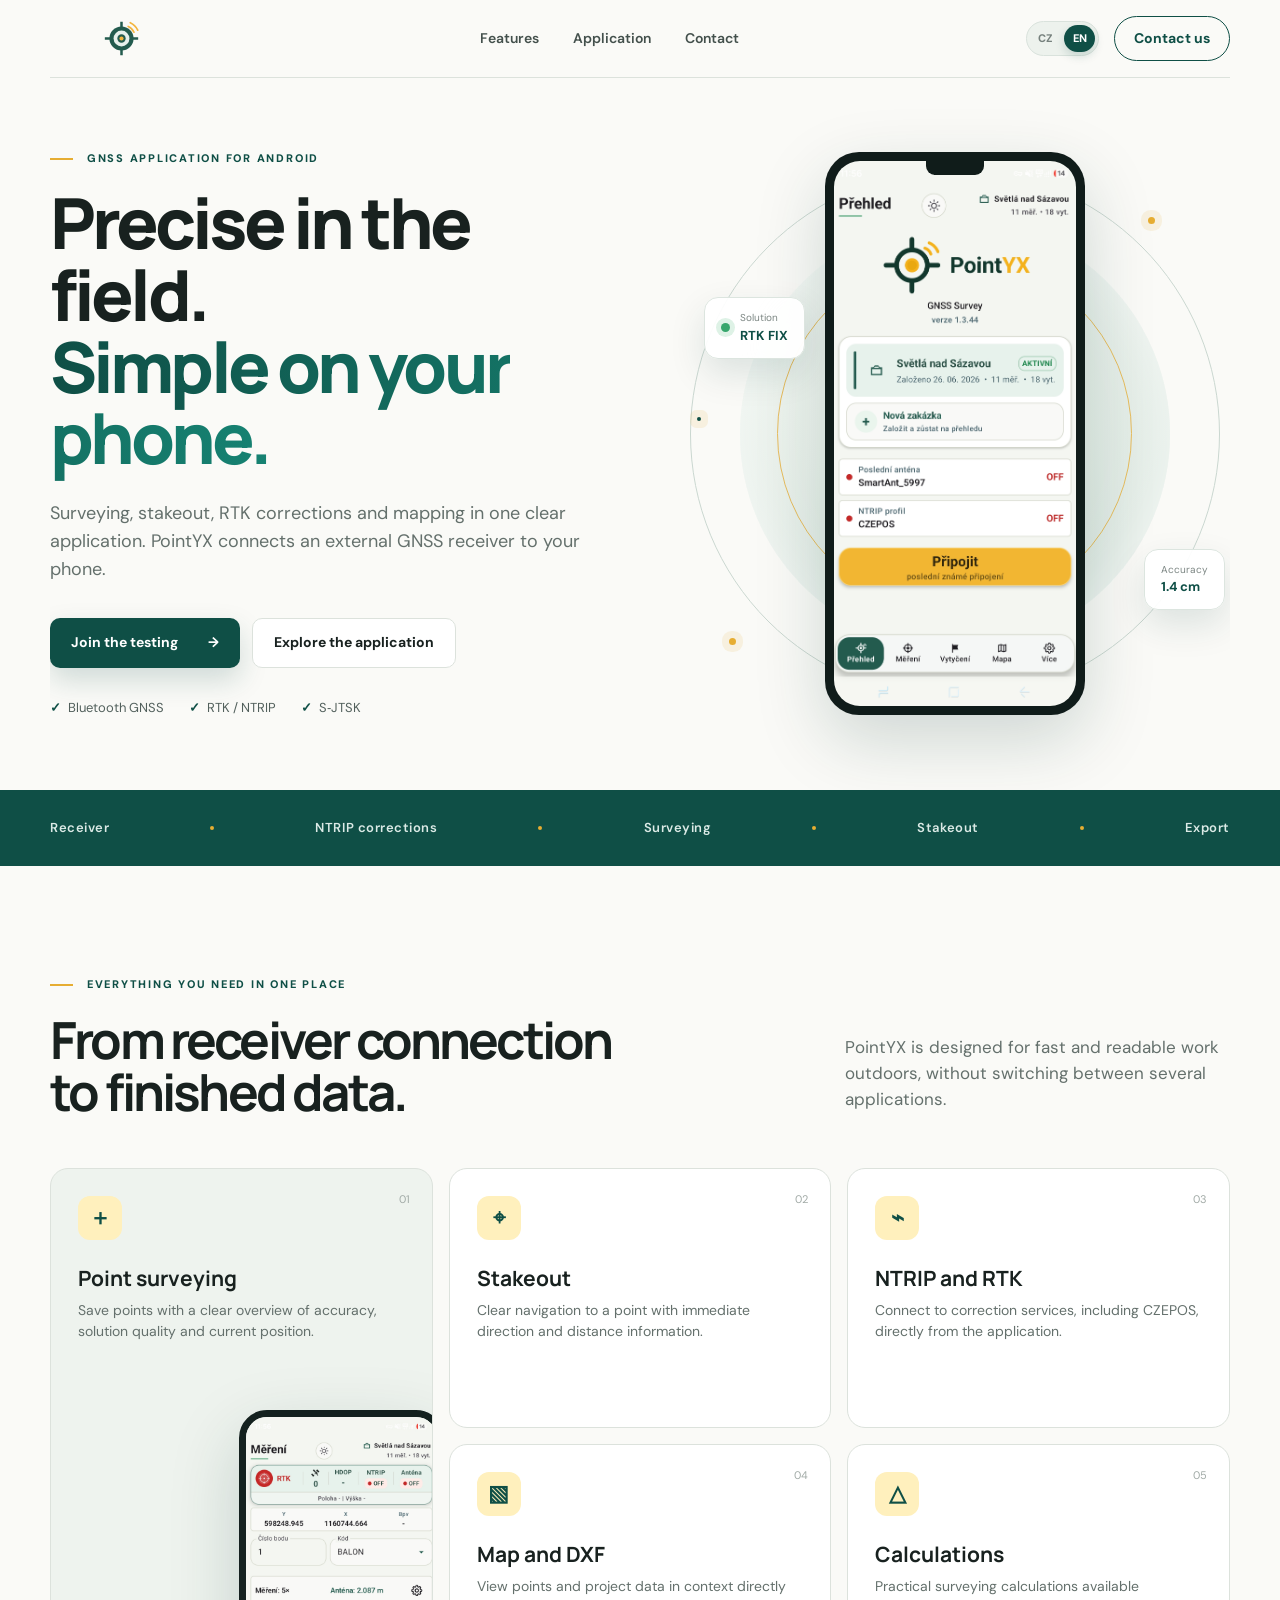
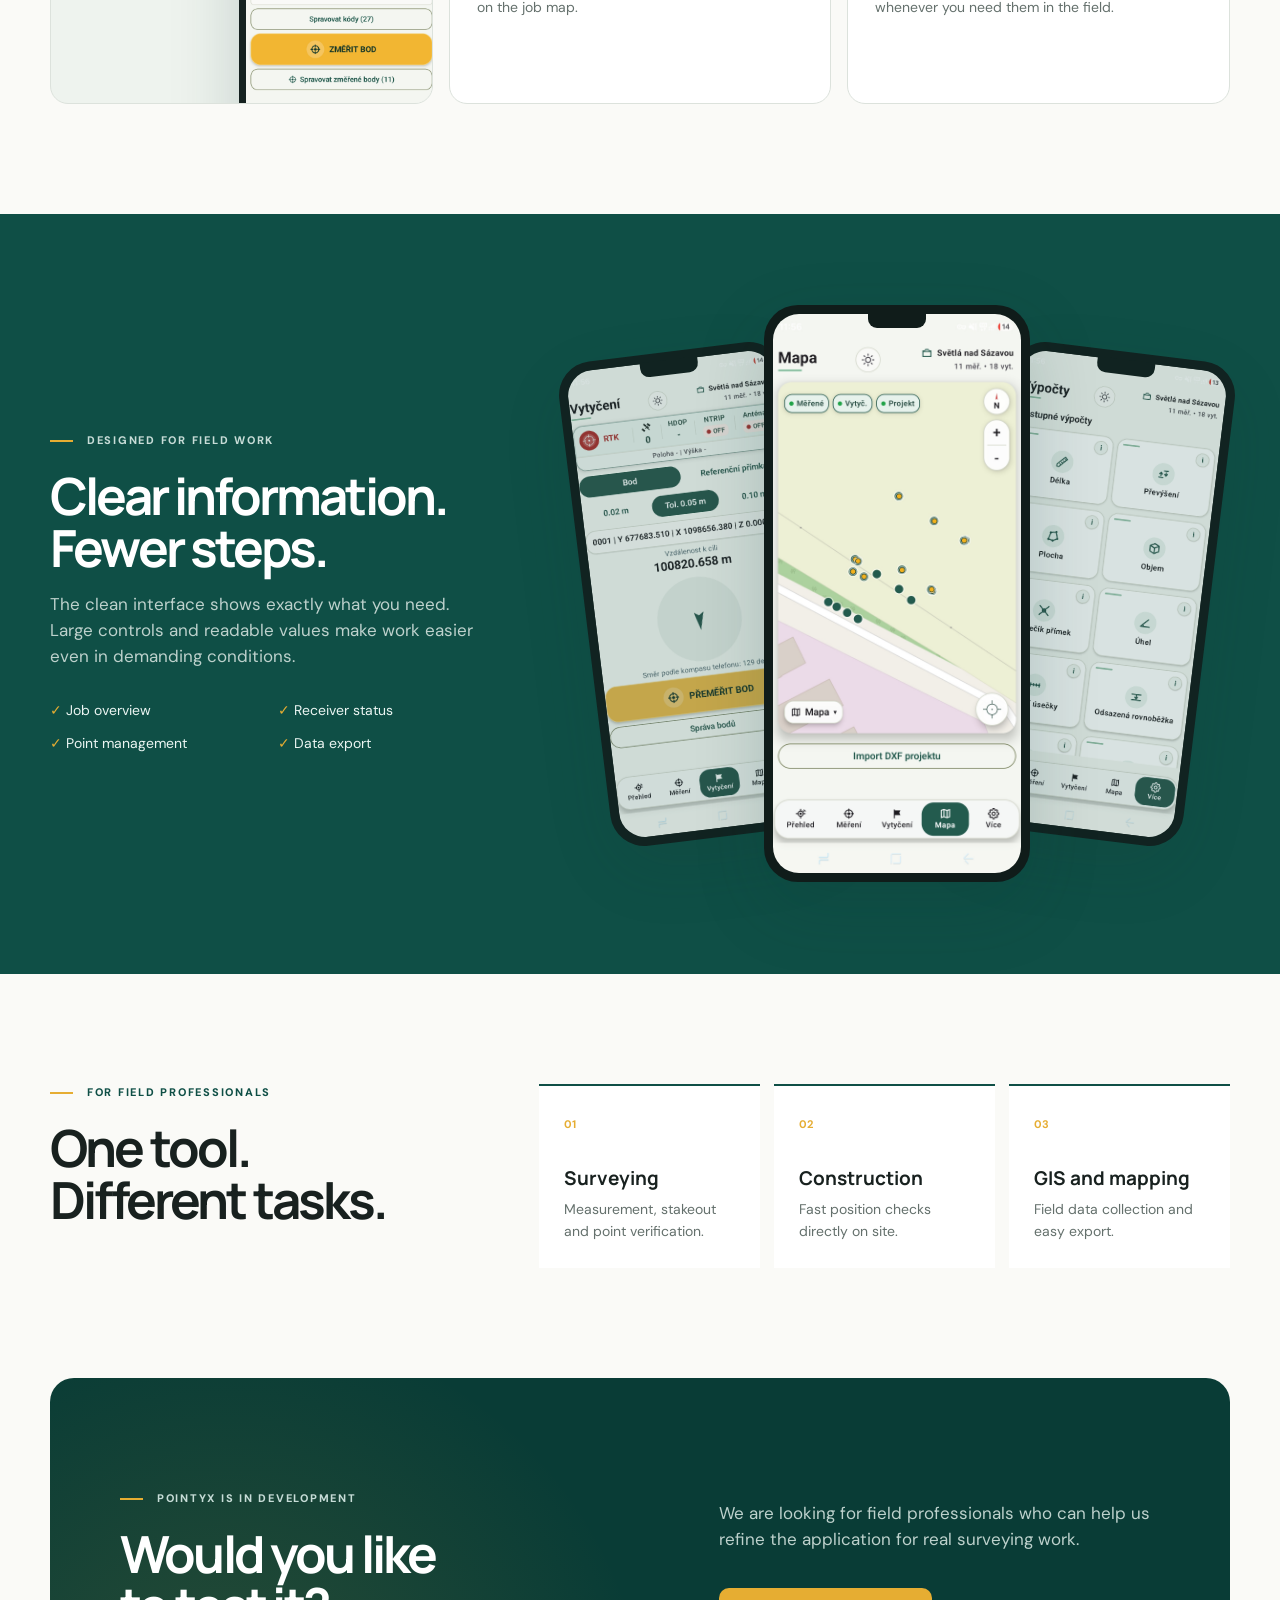
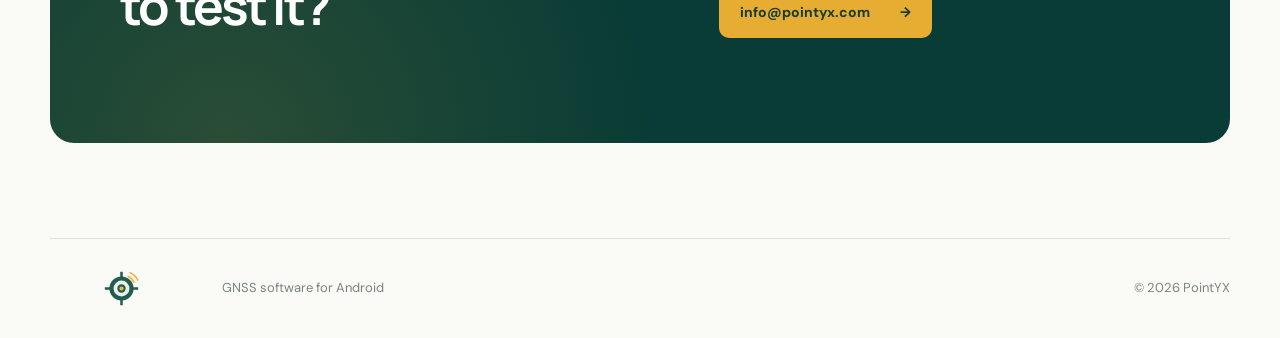
==== en.html @ eaa1b217 "Add files via upload" ====
<!doctype html>
<html lang="en">
<head>
  <meta charset="utf-8"><meta name="viewport" content="width=device-width, initial-scale=1">
  <title>PointYX — precise GNSS surveying in the field</title>
  <meta name="description" content="PointYX is an Android application for professional GNSS surveying, stakeout, RTK, NTRIP, mapping, calculations and data export.">
  <meta name="theme-color" content="#0f4f46"><link rel="icon" href="assets/logo/pointyx-logo.svg">
  <link rel="stylesheet" href="styles.v5.css"><link rel="stylesheet" href="animations.css">
</head>
<body>
  <header class="header">
    <a class="logo" href="#top"><img src="assets/logo/pointyx-logo.svg" alt="PointYX"></a>
    <nav aria-label="Main navigation"><a href="#features">Features</a><a href="#application">Application</a><a href="#contact">Contact</a></nav>
    <div class="header-actions"><div class="language" aria-label="Language selection"><a href="index.html">CZ</a><span class="active">EN</span></div><a class="nav-cta" href="mailto:info@pointyx.com">Contact us</a></div>
  </header>

  <main id="top">
    <section class="hero wrap">
      <div class="hero-copy">
        <p class="kicker"><span></span> GNSS application for Android</p>
        <h1>Precise in the field.<br><em>Simple on your phone.</em></h1>
        <p class="intro">Surveying, stakeout, RTK corrections and mapping in one clear application. PointYX connects an external GNSS receiver to your phone.</p>
        <div class="actions"><a class="button primary" href="mailto:info@pointyx.com?subject=PointYX%20testing">Join the testing <b>→</b></a><a class="button secondary" href="#application">Explore the application</a></div>
        <ul class="trust"><li>Bluetooth GNSS</li><li>RTK / NTRIP</li><li>S‑JTSK</li></ul>
      </div>
      <div class="hero-art">
        <span class="spark spark-a"></span><span class="spark spark-b"></span><span class="spark spark-c"></span>
        <div class="orbit orbit-a"></div><div class="orbit orbit-b"></div>
        <div class="phone phone-main hero-slides"><img class="slide slide-1" src="assets/screens/new-overview.jpg" alt="PointYX overview"><img class="slide slide-2" src="assets/screens/new-measure.jpg" alt="Surveying in PointYX"><img class="slide slide-3" src="assets/screens/new-map.jpg" alt="Map in PointYX"></div>
        <div class="status status-fix"><i></i><span><small>Solution</small><strong>RTK FIX</strong></span></div>
        <div class="status status-precision"><span><small>Accuracy</small><strong>1.4 cm</strong></span></div>
      </div>
    </section>

    <section class="strip" aria-label="Main features"><div class="wrap strip-inner"><span>Receiver</span><i></i><span>NTRIP corrections</span><i></i><span>Surveying</span><i></i><span>Stakeout</span><i></i><span>Export</span></div></section>

    <section id="features" class="section wrap">
      <div class="section-title"><div><p class="kicker"><span></span> Everything you need in one place</p><h2>From receiver connection<br>to finished data.</h2></div><p>PointYX is designed for fast and readable work outdoors, without switching between several applications.</p></div>
      <div class="feature-grid">
        <article class="feature featured"><span class="num">01</span><div class="feature-icon">＋</div><h3>Point surveying</h3><p>Save points with a clear overview of accuracy, solution quality and current position.</p><img src="assets/screens/new-measure.jpg" alt="Surveying screen"></article>
        <article class="feature"><span class="num">02</span><div class="feature-icon">⌖</div><h3>Stakeout</h3><p>Clear navigation to a point with immediate direction and distance information.</p></article>
        <article class="feature"><span class="num">03</span><div class="feature-icon">⌁</div><h3>NTRIP and RTK</h3><p>Connect to correction services, including CZEPOS, directly from the application.</p></article>
        <article class="feature"><span class="num">04</span><div class="feature-icon">▧</div><h3>Map and DXF</h3><p>View points and project data in context directly on the job map.</p></article>
        <article class="feature"><span class="num">05</span><div class="feature-icon">△</div><h3>Calculations</h3><p>Practical surveying calculations available whenever you need them in the field.</p></article>
      </div>
    </section>

    <section id="application" class="showcase"><div class="wrap showcase-inner">
      <div class="showcase-copy"><p class="kicker light"><span></span> Designed for field work</p><h2>Clear information.<br>Fewer steps.</h2><p>The clean interface shows exactly what you need. Large controls and readable values make work easier even in demanding conditions.</p><div class="checks"><span>✓ Job overview</span><span>✓ Receiver status</span><span>✓ Point management</span><span>✓ Data export</span></div></div>
      <div class="phones"><div class="phone back left"><img src="assets/screens/new-stakeout.jpg" alt="Stakeout"></div><div class="phone center"><img src="assets/screens/new-map.jpg" alt="Map"></div><div class="phone back right"><img src="assets/screens/new-calculations.jpg" alt="Calculations"></div></div>
    </div></section>

    <section class="section wrap users">
      <div><p class="kicker"><span></span> For field professionals</p><h2>One tool.<br>Different tasks.</h2></div>
      <div class="user-grid"><article><b>01</b><h3>Surveying</h3><p>Measurement, stakeout and point verification.</p></article><article><b>02</b><h3>Construction</h3><p>Fast position checks directly on site.</p></article><article><b>03</b><h3>GIS and mapping</h3><p>Field data collection and easy export.</p></article></div>
    </section>

    <section id="contact" class="contact wrap">
      <div><p class="kicker light"><span></span> PointYX is in development</p><h2>Would you like<br>to test it?</h2></div>
      <div><p>We are looking for field professionals who can help us refine the application for real surveying work.</p><a class="button gold" href="mailto:info@pointyx.com?subject=PointYX%20testing">info@pointyx.com <b>→</b></a></div>
    </section>
  </main>
  <footer class="footer wrap"><img src="assets/logo/pointyx-logo.svg" alt="PointYX"><p>GNSS software for Android</p><p>© 2026 PointYX</p></footer>
</body>
</html>
---- styles.v5.css ----
@import url('https://fonts.googleapis.com/css2?family=DM+Sans:wght@400;500;600;700&family=Manrope:wght@500;600;700;800&display=swap');
:root{--green:#0f4f46;--deep:#093c36;--gold:#e6ad32;--gold-soft:#fff0bd;--cream:#f5f5ef;--ink:#18211f;--muted:#64706c;--line:#dce2dc;--white:#fff;--max:1180px;--shadow:0 25px 70px rgba(10,55,49,.18)}
*{box-sizing:border-box}html{scroll-behavior:smooth}body{margin:0;background:#fafaf7;color:var(--ink);font-family:'DM Sans',sans-serif;line-height:1.55}a{color:inherit;text-decoration:none}img{display:block;max-width:100%}.wrap{width:min(var(--max),calc(100% - 48px));margin-inline:auto}.header{height:78px;width:min(var(--max),calc(100% - 48px));margin:auto;display:flex;align-items:center;justify-content:space-between;border-bottom:1px solid var(--line);position:relative;z-index:10}.logo img,.footer img{width:142px;height:45px;object-fit:contain}.header nav{display:flex;gap:34px;font-size:14px;font-weight:600;color:#43504c}.header nav a:hover{color:var(--green)}.nav-cta{padding:11px 19px;border:1px solid var(--green);border-radius:99px;color:var(--green);font-size:14px;font-weight:700}.hero{min-height:690px;display:grid;grid-template-columns:1.02fr .98fr;align-items:center;gap:55px;padding-block:72px;overflow:hidden}.kicker{margin:0 0 20px;color:var(--green);text-transform:uppercase;letter-spacing:.16em;font-size:11px;font-weight:800}.kicker span{display:inline-block;width:23px;height:2px;background:var(--gold);vertical-align:middle;margin-right:9px}.hero h1,.section h2,.showcase h2,.contact h2{font-family:'Manrope',sans-serif;margin:0;letter-spacing:-.055em;line-height:1.02}.hero h1{font-size:clamp(47px,5.5vw,76px);font-weight:800}.hero h1 em{font-style:normal;color:var(--green)}.intro{font-size:18px;color:var(--muted);max-width:610px;margin:26px 0 0}.actions{display:flex;gap:12px;flex-wrap:wrap;margin-top:34px}.button{min-height:50px;padding:0 21px;border-radius:10px;display:inline-flex;align-items:center;gap:30px;justify-content:center;font-size:14px;font-weight:700}.primary{background:var(--green);color:#fff;box-shadow:0 12px 28px rgba(15,79,70,.18)}.primary:hover{background:var(--deep)}.secondary{border:1px solid var(--line);background:#fff}.trust{display:flex;gap:25px;list-style:none;padding:0;margin:30px 0 0;color:#52605c;font-size:13px}.trust li:before{content:'✓';color:var(--green);font-weight:800;margin-right:7px}.hero-art{min-height:550px;display:grid;place-items:center;position:relative}.hero-art:before{content:'';position:absolute;width:430px;height:430px;border-radius:50%;background:#e8eee8}.orbit{position:absolute;border:1px solid #cad7d0;border-radius:50%}.orbit-a{width:530px;height:530px}.orbit-b{width:355px;height:355px;border-color:#e8bd5e}.phone{position:relative;background:#101c1a;padding:9px;border-radius:34px;box-shadow:var(--shadow);overflow:hidden;aspect-ratio:945/2048}.phone:after{content:'';position:absolute;top:8px;left:50%;translate:-50%;width:58px;height:15px;background:#101c1a;border-radius:0 0 9px 9px}.phone img{width:100%;height:100%;object-fit:cover;border-radius:26px}.phone-main{width:260px;z-index:2}.status{position:absolute;z-index:3;background:rgba(255,255,255,.94);border:1px solid #dce5df;border-radius:14px;box-shadow:0 15px 36px rgba(9,60,54,.12);padding:12px 16px;display:flex;gap:10px;align-items:center}.status small,.status strong{display:block}.status small{font-size:10px;color:#7b8582}.status strong{font-size:13px;color:var(--green)}.status i{width:9px;height:9px;background:#37a66c;border-radius:50%;box-shadow:0 0 0 5px #def2e6}.status-fix{left:25px;top:145px}.status-precision{right:5px;bottom:105px}.strip{background:var(--green);color:#dbeae6}.strip-inner{min-height:76px;display:flex;align-items:center;justify-content:space-between;font-size:13px;font-weight:600;letter-spacing:.04em}.strip i{width:4px;height:4px;border-radius:50%;background:var(--gold)}.section{padding-block:110px}.section-title{display:grid;grid-template-columns:1.3fr .7fr;gap:80px;align-items:end;margin-bottom:50px}.section h2,.showcase h2,.contact h2{font-size:clamp(38px,4vw,58px)}.section-title>p{color:var(--muted);font-size:17px;margin:0 0 5px}.feature-grid{display:grid;grid-template-columns:repeat(3,1fr);gap:16px}.feature{position:relative;min-height:260px;padding:27px;background:#fff;border:1px solid var(--line);border-radius:18px;overflow:hidden}.feature.featured{grid-row:span 2;min-height:536px;background:#eef3ee}.num{position:absolute;right:22px;top:22px;color:#a1aaa6;font-size:11px}.feature-icon{display:grid;place-items:center;width:44px;height:44px;border-radius:12px;background:var(--gold-soft);color:var(--green);font-size:22px;font-weight:700}.feature h3{font:700 21px 'Manrope';margin:24px 0 8px}.feature p{color:var(--muted);margin:0;font-size:14px}.feature img{position:absolute;width:205px;right:-12px;bottom:-135px;border:7px solid #14211f;border-radius:28px;box-shadow:var(--shadow)}.showcase{background:var(--green);color:#fff;overflow:hidden}.showcase-inner{min-height:720px;display:grid;grid-template-columns:.8fr 1.2fr;align-items:center;gap:70px;padding-block:85px}.kicker.light{color:#c7dcd7}.showcase-copy>p:not(.kicker){color:#bdd1cc;max-width:500px;font-size:17px}.checks{display:grid;grid-template-columns:1fr 1fr;gap:12px;margin-top:30px;color:#ecf6f3;font-size:14px}.checks span::first-letter{color:var(--gold)}.phones{height:590px;position:relative;display:grid;place-items:center}.phones .phone{position:absolute}.phones .center{width:266px;z-index:3}.phones .back{width:225px;opacity:.84;filter:saturate(.8)}.phones .left{left:3%;transform:rotate(-7deg)}.phones .right{right:3%;transform:rotate(7deg)}.users{display:grid;grid-template-columns:.75fr 1.25fr;gap:75px}.user-grid{display:grid;grid-template-columns:repeat(3,1fr);gap:14px}.user-grid article{padding:25px;border-top:2px solid var(--green);background:#fff}.user-grid b{color:var(--gold);font-size:11px}.user-grid h3{font:700 19px 'Manrope';margin:30px 0 8px}.user-grid p{font-size:14px;color:var(--muted);margin:0}.contact{background:var(--deep);color:#fff;border-radius:24px;min-height:365px;padding:64px 70px;display:grid;grid-template-columns:1.1fr .9fr;gap:60px;align-items:center;margin-bottom:95px;background-image:radial-gradient(circle at 15% 100%,rgba(230,173,50,.15),transparent 40%)}.contact>div:last-child>p{color:#bdd1cc;font-size:17px;max-width:440px}.gold{margin-top:18px;background:var(--gold);color:#173c36}.footer{min-height:100px;border-top:1px solid var(--line);display:flex;align-items:center;gap:30px;color:#7a8581;font-size:13px}.footer p:last-child{margin-left:auto}@media(max-width:900px){.header nav{display:none}.hero{grid-template-columns:1fr;text-align:center;padding-top:55px}.hero-copy{display:grid;justify-items:center}.trust{justify-content:center}.hero-art{min-height:520px}.section-title,.showcase-inner,.users{grid-template-columns:1fr}.section-title{gap:20px}.showcase-copy{text-align:center}.showcase-copy>p{margin-inline:auto}.feature-grid{grid-template-columns:1fr 1fr}.phones{height:560px}.strip-inner{gap:12px;flex-wrap:wrap;justify-content:center;padding-block:18px}.users{gap:40px}}@media(max-width:600px){.wrap,.header{width:min(100% - 30px,var(--max))}.header{height:68px}.nav-cta{display:none}.logo img{width:125px}.hero{padding-block:45px;min-height:0}.hero h1{font-size:42px}.intro{font-size:16px}.hero-art{min-height:460px}.phone-main{width:220px}.orbit-a{width:420px;height:420px}.orbit-b{width:300px;height:300px}.status-fix{left:0}.status-precision{right:0}.trust{gap:10px;font-size:11px}.strip i{display:none}.strip-inner{justify-content:space-around}.section{padding-block:75px}.feature-grid{grid-template-columns:1fr}.feature.featured{grid-row:auto}.showcase-inner{padding-block:70px;gap:25px}.phones{height:450px}.phones .center{width:215px}.phones .back{width:175px}.user-grid{grid-template-columns:1fr}.contact{width:calc(100% - 30px);padding:45px 27px;grid-template-columns:1fr;gap:20px;margin-bottom:65px}.footer{flex-wrap:wrap;padding-block:25px}.footer p:last-child{margin-left:0;width:100%}}
---- animations.css ----
/* Jemné produktové animace */
.header-actions{display:flex;align-items:center;gap:15px}.language{display:flex;align-items:center;gap:3px;padding:3px;background:#edf2ed;border:1px solid #d9e2dc;border-radius:99px;font-size:11px;font-weight:800}.language a,.language span{display:grid;place-items:center;min-width:31px;height:27px;border-radius:99px}.language a{color:#76817d;transition:color .2s,background .2s}.language a:hover{color:var(--green);background:#fff}.language .active{background:var(--green);color:#fff;box-shadow:0 4px 10px rgba(15,79,70,.18)}
.hero-copy{animation:rise .8s cubic-bezier(.2,.8,.2,1) both}
.hero-art{animation:fade .9s .15s both}
.hero h1 em{background:linear-gradient(90deg,var(--green),#168272,var(--green));background-size:200% auto;background-clip:text;-webkit-background-clip:text;-webkit-text-fill-color:transparent;animation:shimmer 6s linear infinite}
.button{transition:transform .25s,box-shadow .25s,background .25s}.button:hover{transform:translateY(-3px)}.primary:hover{box-shadow:0 17px 34px rgba(15,79,70,.25)}
.hero-art:before{background:radial-gradient(circle at 40% 35%,#f7faf5,#dfeae3 70%);box-shadow:inset 0 0 70px rgba(255,255,255,.75)}
.orbit{animation:orbitPulse 6s ease-in-out infinite}.orbit-b{animation-delay:-3s}
.spark{position:absolute;width:7px;height:7px;border-radius:50%;background:var(--gold);z-index:1;box-shadow:0 0 0 7px rgba(230,173,50,.12);animation:spark 4s ease-in-out infinite}.spark-a{top:65px;right:75px}.spark-b{bottom:70px;left:50px;animation-delay:-1.5s}.spark-c{top:47%;left:18px;width:4px;height:4px;background:var(--green);animation-delay:-2.8s}
.phone-main{animation:floatPhone 5s ease-in-out infinite}.hero-slides .slide{position:absolute;inset:9px;width:calc(100% - 18px);height:calc(100% - 18px);opacity:0;animation:screenCycle 15s infinite}.hero-slides .slide-1{opacity:1}.hero-slides .slide-2{animation-delay:5s}.hero-slides .slide-3{animation-delay:10s}
.status{backdrop-filter:blur(12px);animation:floatCard 4s ease-in-out infinite}.status-precision{animation-delay:-2s}
.feature{transition:transform .35s,box-shadow .35s,border-color .35s}.feature:hover{transform:translateY(-7px);box-shadow:0 24px 55px rgba(10,55,49,.1);border-color:#c6d6cf}
.phones .center{animation:floatPhone 5.5s ease-in-out infinite}.phones .back{transition:transform .4s,opacity .4s}.phones:hover .back{opacity:1}.phones:hover .left{transform:translateX(-12px) rotate(-9deg)}.phones:hover .right{transform:translateX(12px) rotate(9deg)}
@keyframes rise{from{opacity:0;transform:translateY(24px)}to{opacity:1;transform:none}}
@keyframes fade{from{opacity:0;transform:scale(.96)}to{opacity:1;transform:none}}
@keyframes shimmer{to{background-position:200% center}}
@keyframes floatPhone{0%,100%{transform:translateY(0)}50%{transform:translateY(-12px)}}
@keyframes floatCard{0%,100%{transform:translateY(0)}50%{transform:translateY(-8px)}}
@keyframes orbitPulse{0%,100%{transform:scale(1);opacity:.75}50%{transform:scale(1.035);opacity:1}}
@keyframes spark{0%,100%{transform:translateY(0);opacity:.55}50%{transform:translateY(-18px);opacity:1}}
@keyframes screenCycle{0%{opacity:0;transform:scale(1.015)}5%,29%{opacity:1;transform:scale(1)}34%,100%{opacity:0;transform:scale(.99)}}
@media(prefers-reduced-motion:reduce){*,*:before,*:after{animation:none!important;transition:none!important}.hero-slides .slide{display:none}.hero-slides .slide-1{display:block;opacity:1}}
@media(max-width:600px){.header-actions{gap:8px}.language{margin-left:auto}}
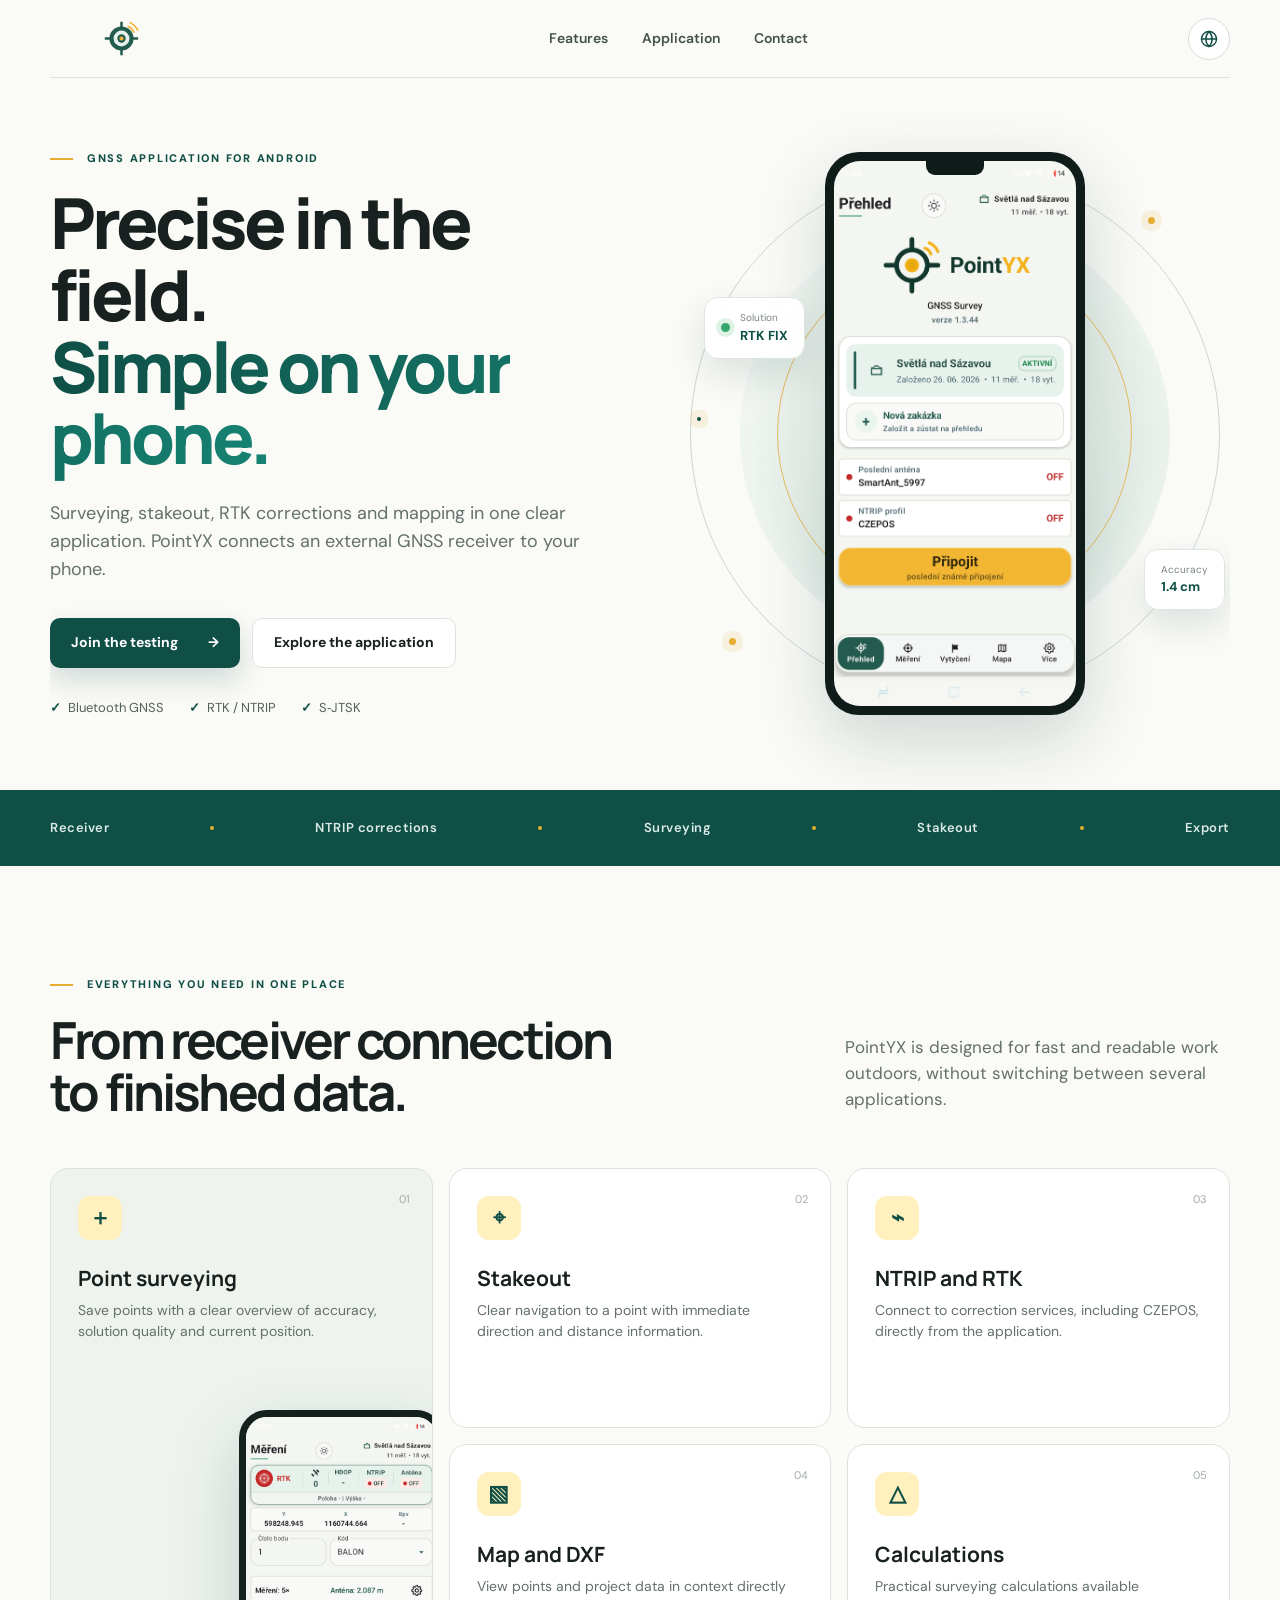
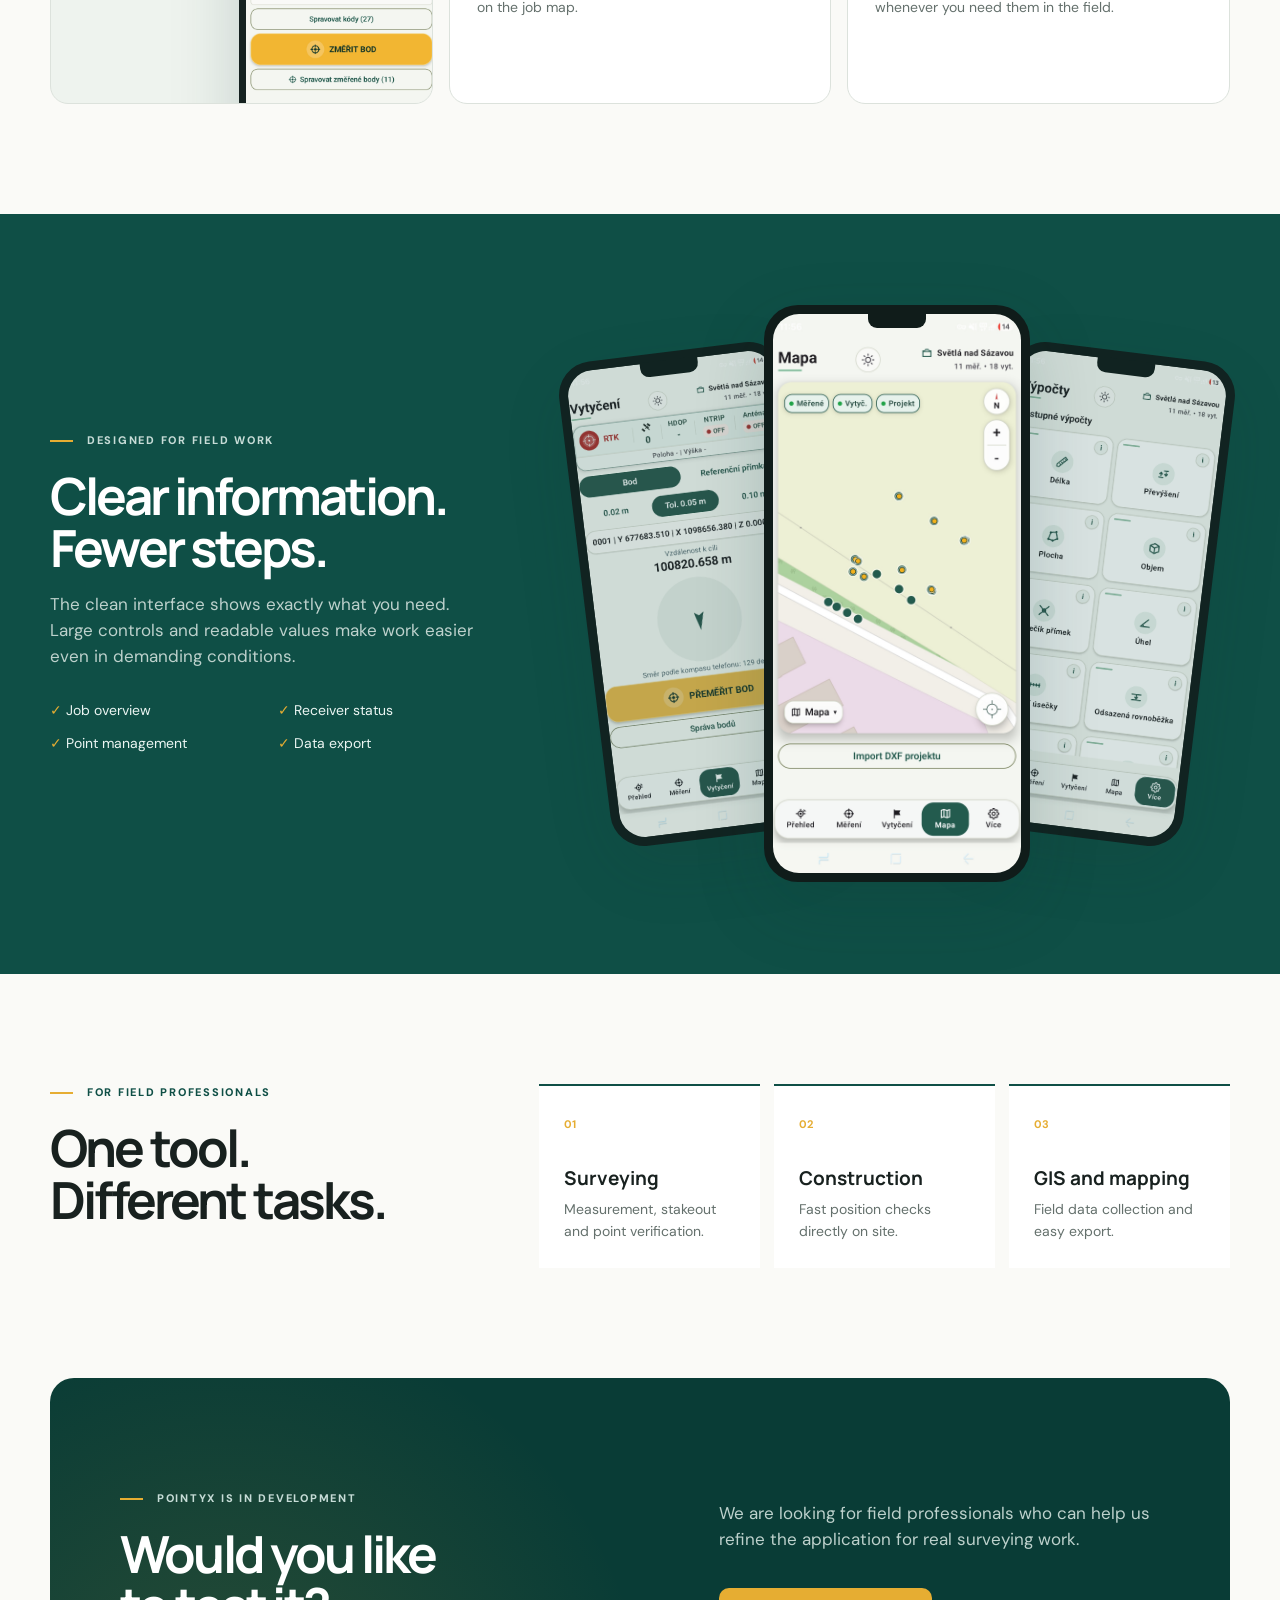
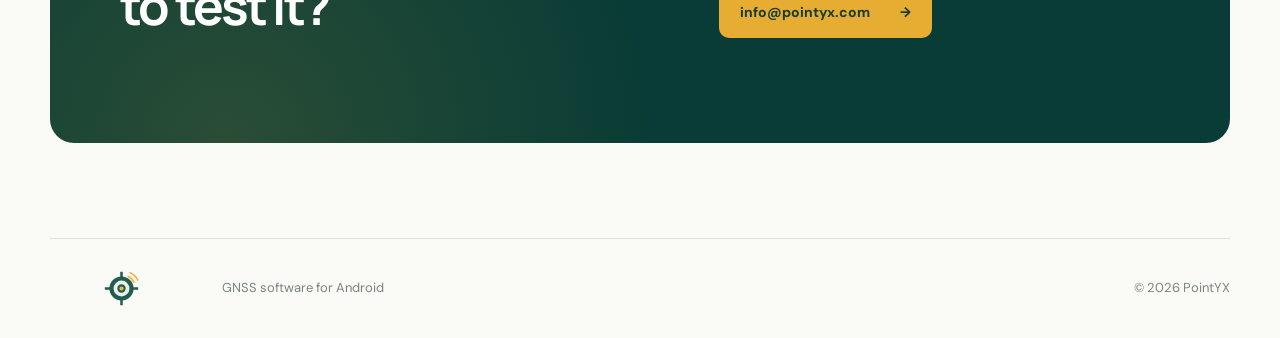
==== commit 92e7c827: "Add files via upload" ====
--- a/en.html
+++ b/en.html
@@ -11,7 +11,7 @@
   <header class="header">
     <a class="logo" href="#top"><img src="assets/logo/pointyx-logo.svg" alt="PointYX"></a>
     <nav aria-label="Main navigation"><a href="#features">Features</a><a href="#application">Application</a><a href="#contact">Contact</a></nav>
-    <div class="header-actions"><div class="language" aria-label="Language selection"><a href="index.html">CZ</a><span class="active">EN</span></div><a class="nav-cta" href="mailto:info@pointyx.com">Contact us</a></div>
+    <div class="header-actions"><details class="language-menu"><summary aria-label="Change language"><svg viewBox="0 0 24 24" aria-hidden="true"><circle cx="12" cy="12" r="9"/><path d="M3 12h18M12 3c2.5 2.6 3.8 5.6 3.8 9S14.5 18.4 12 21M12 3C9.5 5.6 8.2 8.6 8.2 12s1.3 6.4 3.8 9"/></svg></summary><div class="language-panel"><a href="index.html">Čeština</a><span>English</span></div></details></div>
   </header>
 
   <main id="top">
--- a/animations.css
+++ b/animations.css
@@ -1,5 +1,5 @@
 /* Jemné produktové animace */
-.header-actions{display:flex;align-items:center;gap:15px}.language{display:flex;align-items:center;gap:3px;padding:3px;background:#edf2ed;border:1px solid #d9e2dc;border-radius:99px;font-size:11px;font-weight:800}.language a,.language span{display:grid;place-items:center;min-width:31px;height:27px;border-radius:99px}.language a{color:#76817d;transition:color .2s,background .2s}.language a:hover{color:var(--green);background:#fff}.language .active{background:var(--green);color:#fff;box-shadow:0 4px 10px rgba(15,79,70,.18)}
+.header-actions{display:flex;align-items:center;justify-content:flex-end;flex:0 0 auto;margin-left:24px}.language-menu{position:relative}.language-menu summary{list-style:none;display:grid;place-items:center;width:42px;height:42px;border:1px solid #d6dfd9;border-radius:50%;background:#fff;color:var(--green);cursor:pointer;transition:transform .2s,background .2s,box-shadow .2s}.language-menu summary::-webkit-details-marker{display:none}.language-menu summary:hover,.language-menu[open] summary{background:#edf4ef;box-shadow:0 8px 20px rgba(15,79,70,.12);transform:translateY(-1px)}.language-menu svg{width:20px;height:20px;fill:none;stroke:currentColor;stroke-width:1.7;stroke-linecap:round}.language-panel{position:absolute;z-index:30;right:0;top:51px;width:145px;padding:7px;background:#fff;border:1px solid #dce3de;border-radius:12px;box-shadow:0 18px 45px rgba(10,55,49,.16);animation:languageOpen .18s ease-out both}.language-panel a,.language-panel span{display:block;padding:9px 11px;border-radius:8px;font-size:13px;font-weight:650}.language-panel a{color:#53605c}.language-panel a:hover{background:#edf4ef;color:var(--green)}.language-panel span{background:var(--green);color:#fff}.language-panel:before{content:'';position:absolute;right:14px;top:-5px;width:9px;height:9px;background:#fff;border-left:1px solid #dce3de;border-top:1px solid #dce3de;transform:rotate(45deg)}@keyframes languageOpen{from{opacity:0;transform:translateY(-5px)}to{opacity:1;transform:none}}
 .hero-copy{animation:rise .8s cubic-bezier(.2,.8,.2,1) both}
 .hero-art{animation:fade .9s .15s both}
 .hero h1 em{background:linear-gradient(90deg,var(--green),#168272,var(--green));background-size:200% auto;background-clip:text;-webkit-background-clip:text;-webkit-text-fill-color:transparent;animation:shimmer 6s linear infinite}
@@ -20,4 +20,5 @@
 @keyframes spark{0%,100%{transform:translateY(0);opacity:.55}50%{transform:translateY(-18px);opacity:1}}
 @keyframes screenCycle{0%{opacity:0;transform:scale(1.015)}5%,29%{opacity:1;transform:scale(1)}34%,100%{opacity:0;transform:scale(.99)}}
 @media(prefers-reduced-motion:reduce){*,*:before,*:after{animation:none!important;transition:none!important}.hero-slides .slide{display:none}.hero-slides .slide-1{display:block;opacity:1}}
-@media(max-width:600px){.header-actions{gap:8px}.language{margin-left:auto}}
+@media(max-width:1080px){.header nav{display:none}.header{gap:18px}.header-actions{margin-left:auto}}
+@media(max-width:600px){.header-actions{margin-left:auto}.language-menu summary{width:39px;height:39px}}
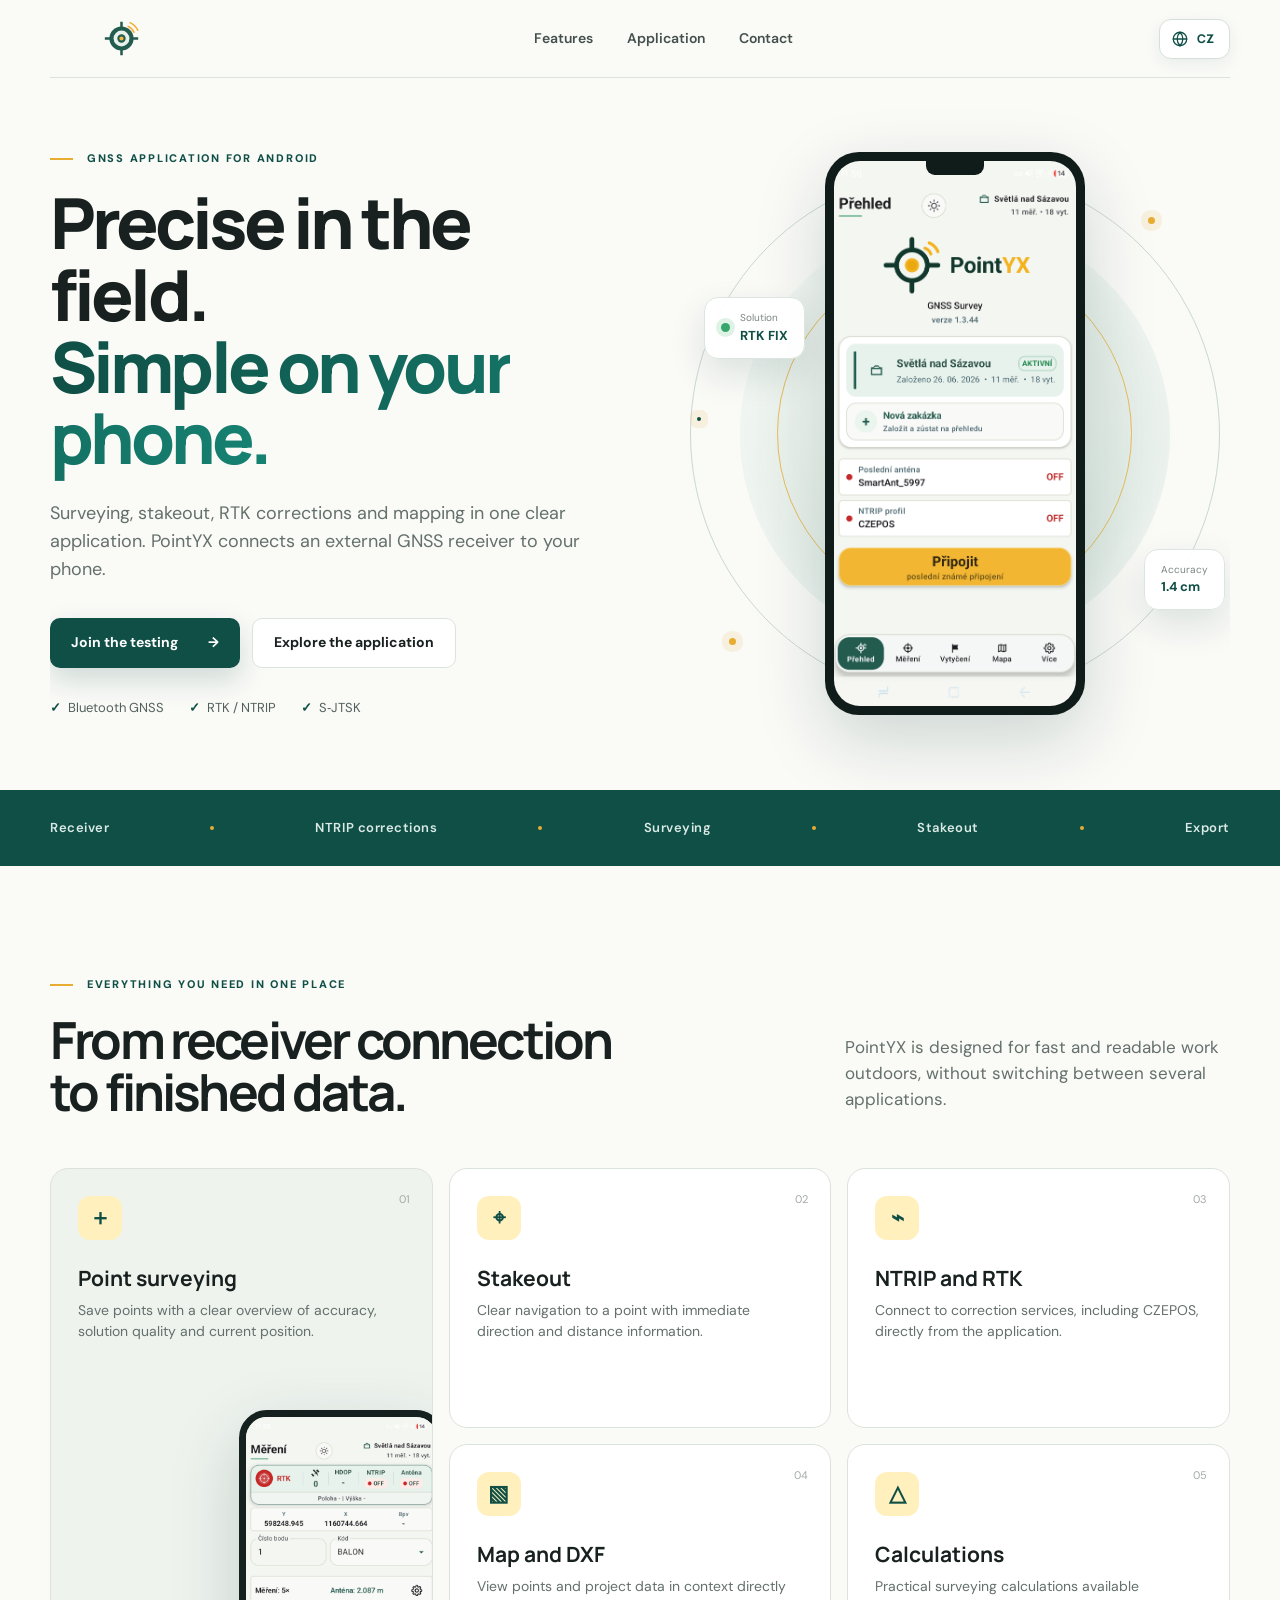
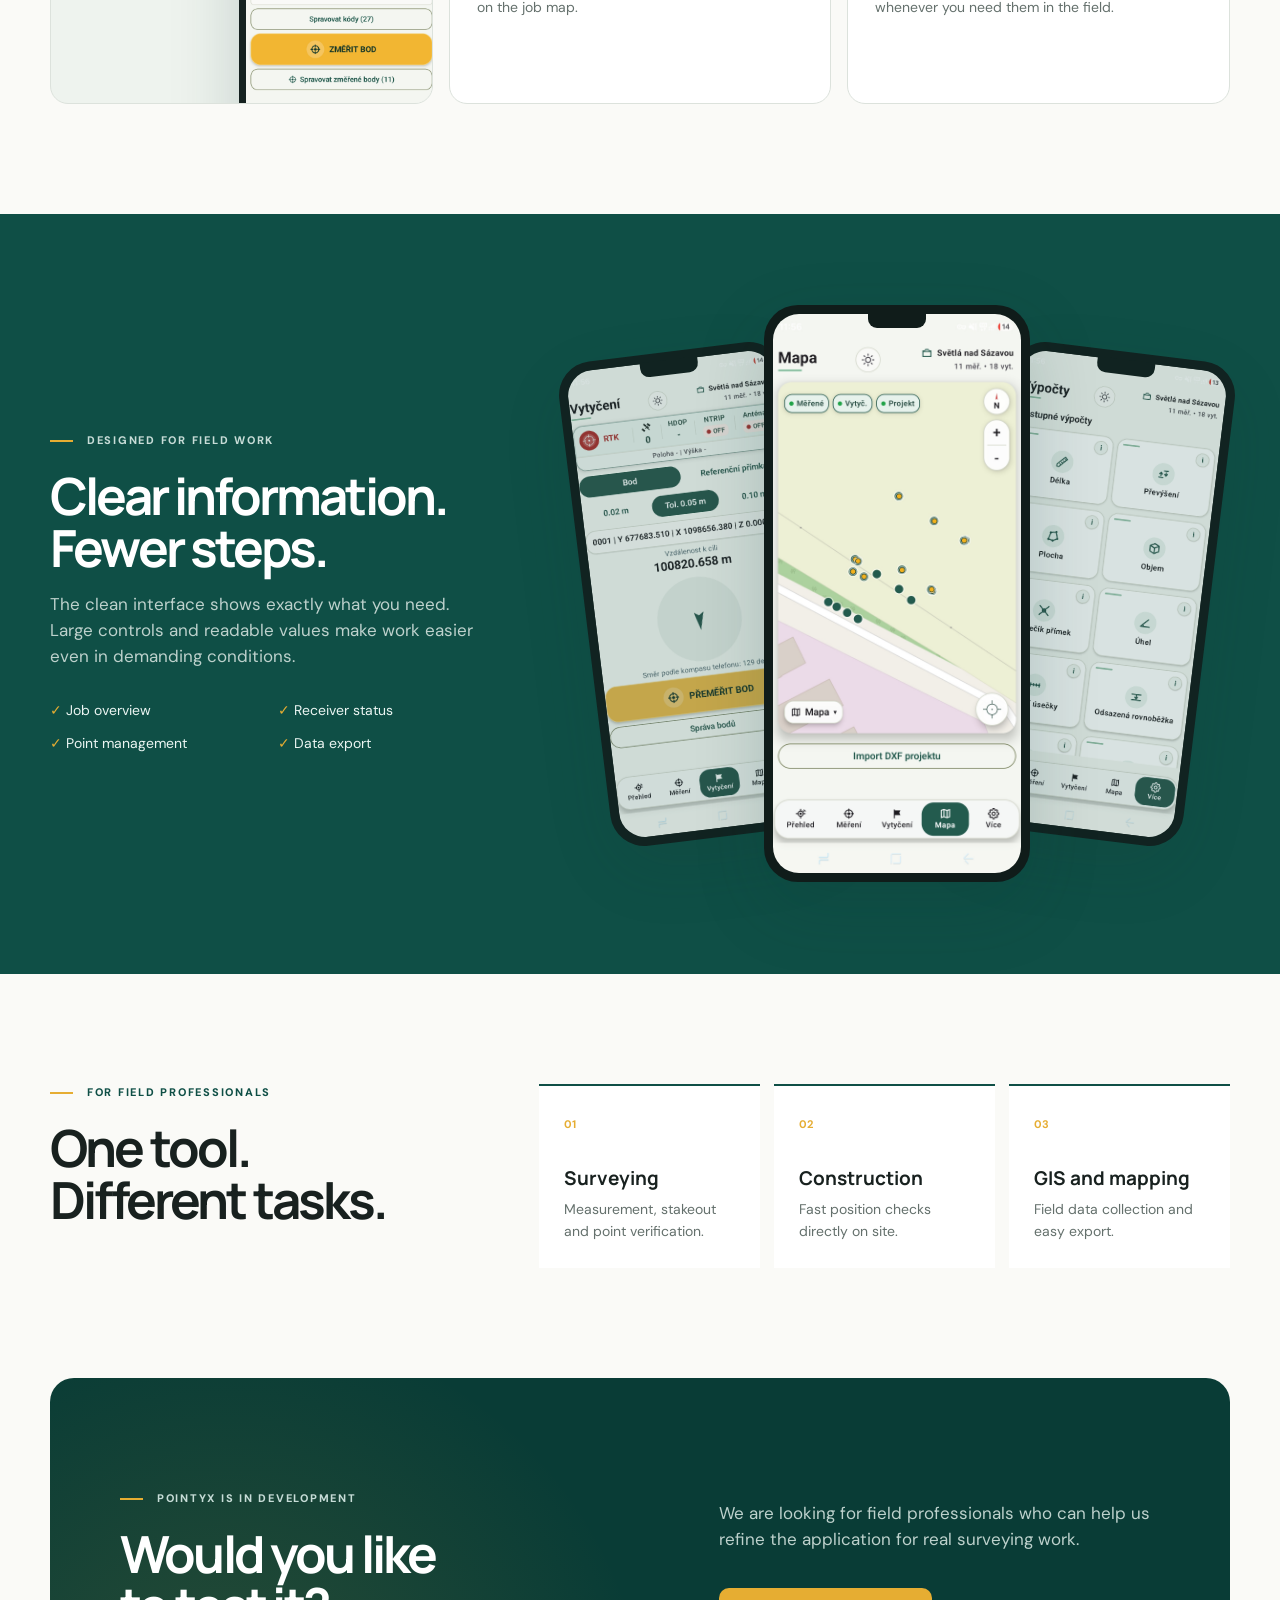
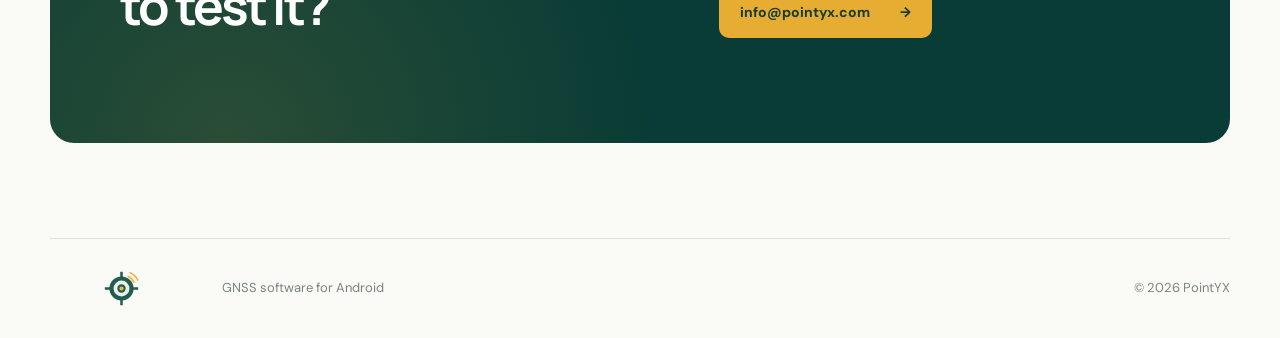
==== commit 9bee85ad: "Add files via upload" ====
--- a/en.html
+++ b/en.html
@@ -11,7 +11,7 @@
   <header class="header">
     <a class="logo" href="#top"><img src="assets/logo/pointyx-logo.svg" alt="PointYX"></a>
     <nav aria-label="Main navigation"><a href="#features">Features</a><a href="#application">Application</a><a href="#contact">Contact</a></nav>
-    <div class="header-actions"><details class="language-menu"><summary aria-label="Change language"><svg viewBox="0 0 24 24" aria-hidden="true"><circle cx="12" cy="12" r="9"/><path d="M3 12h18M12 3c2.5 2.6 3.8 5.6 3.8 9S14.5 18.4 12 21M12 3C9.5 5.6 8.2 8.6 8.2 12s1.3 6.4 3.8 9"/></svg></summary><div class="language-panel"><a href="index.html">Čeština</a><span>English</span></div></details></div>
+    <div class="header-actions"><a class="language-switch" href="index.html" aria-label="Přepnout do češtiny"><svg viewBox="0 0 24 24" aria-hidden="true"><circle cx="12" cy="12" r="9"/><path d="M3 12h18M12 3c2.5 2.6 3.8 5.6 3.8 9S14.5 18.4 12 21M12 3C9.5 5.6 8.2 8.6 8.2 12s1.3 6.4 3.8 9"/></svg><span>CZ</span></a></div>
   </header>
 
   <main id="top">
--- a/animations.css
+++ b/animations.css
@@ -1,5 +1,5 @@
 /* Jemné produktové animace */
-.header-actions{display:flex;align-items:center;justify-content:flex-end;flex:0 0 auto;margin-left:24px}.language-menu{position:relative}.language-menu summary{list-style:none;display:grid;place-items:center;width:42px;height:42px;border:1px solid #d6dfd9;border-radius:50%;background:#fff;color:var(--green);cursor:pointer;transition:transform .2s,background .2s,box-shadow .2s}.language-menu summary::-webkit-details-marker{display:none}.language-menu summary:hover,.language-menu[open] summary{background:#edf4ef;box-shadow:0 8px 20px rgba(15,79,70,.12);transform:translateY(-1px)}.language-menu svg{width:20px;height:20px;fill:none;stroke:currentColor;stroke-width:1.7;stroke-linecap:round}.language-panel{position:absolute;z-index:30;right:0;top:51px;width:145px;padding:7px;background:#fff;border:1px solid #dce3de;border-radius:12px;box-shadow:0 18px 45px rgba(10,55,49,.16);animation:languageOpen .18s ease-out both}.language-panel a,.language-panel span{display:block;padding:9px 11px;border-radius:8px;font-size:13px;font-weight:650}.language-panel a{color:#53605c}.language-panel a:hover{background:#edf4ef;color:var(--green)}.language-panel span{background:var(--green);color:#fff}.language-panel:before{content:'';position:absolute;right:14px;top:-5px;width:9px;height:9px;background:#fff;border-left:1px solid #dce3de;border-top:1px solid #dce3de;transform:rotate(45deg)}@keyframes languageOpen{from{opacity:0;transform:translateY(-5px)}to{opacity:1;transform:none}}
+.header-actions{display:flex;align-items:center;justify-content:flex-end;flex:0 0 auto;margin-left:24px}.language-switch{height:40px;min-width:70px;padding:0 14px 0 11px;display:flex;align-items:center;justify-content:center;gap:8px;border-radius:12px;background:#fff;border:1px solid #d6dfd9;color:var(--green);font:800 12px 'Manrope',sans-serif;letter-spacing:.06em;box-shadow:0 5px 16px rgba(15,79,70,.07);transition:transform .2s,background .2s,box-shadow .2s}.language-switch:hover{transform:translateY(-2px);background:#edf4ef;box-shadow:0 10px 24px rgba(15,79,70,.13)}.language-switch svg{width:18px;height:18px;fill:none;stroke:currentColor;stroke-width:1.7;stroke-linecap:round}
 .hero-copy{animation:rise .8s cubic-bezier(.2,.8,.2,1) both}
 .hero-art{animation:fade .9s .15s both}
 .hero h1 em{background:linear-gradient(90deg,var(--green),#168272,var(--green));background-size:200% auto;background-clip:text;-webkit-background-clip:text;-webkit-text-fill-color:transparent;animation:shimmer 6s linear infinite}
@@ -21,4 +21,4 @@
 @keyframes screenCycle{0%{opacity:0;transform:scale(1.015)}5%,29%{opacity:1;transform:scale(1)}34%,100%{opacity:0;transform:scale(.99)}}
 @media(prefers-reduced-motion:reduce){*,*:before,*:after{animation:none!important;transition:none!important}.hero-slides .slide{display:none}.hero-slides .slide-1{display:block;opacity:1}}
 @media(max-width:1080px){.header nav{display:none}.header{gap:18px}.header-actions{margin-left:auto}}
-@media(max-width:600px){.header-actions{margin-left:auto}.language-menu summary{width:39px;height:39px}}
+@media(max-width:600px){.header-actions{margin-left:auto}.language-switch{height:38px;min-width:65px;padding-inline:10px}}
